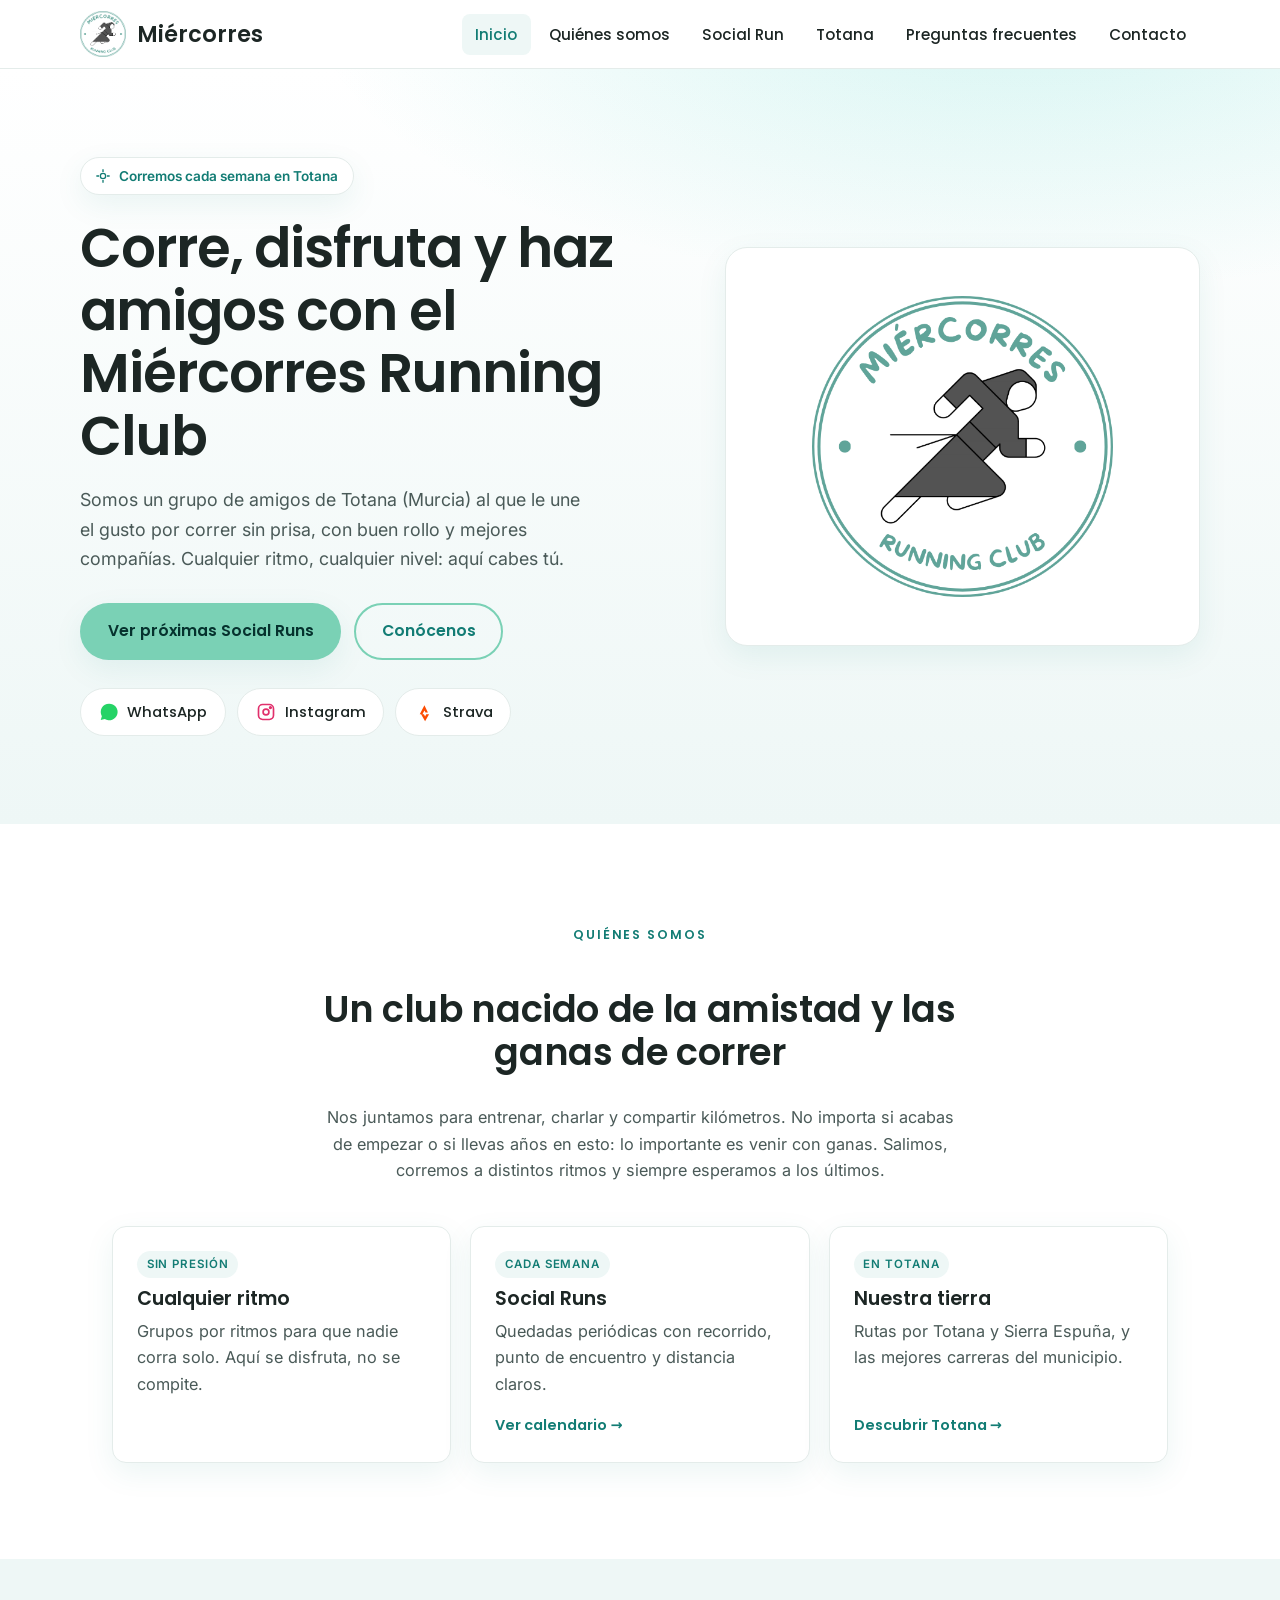
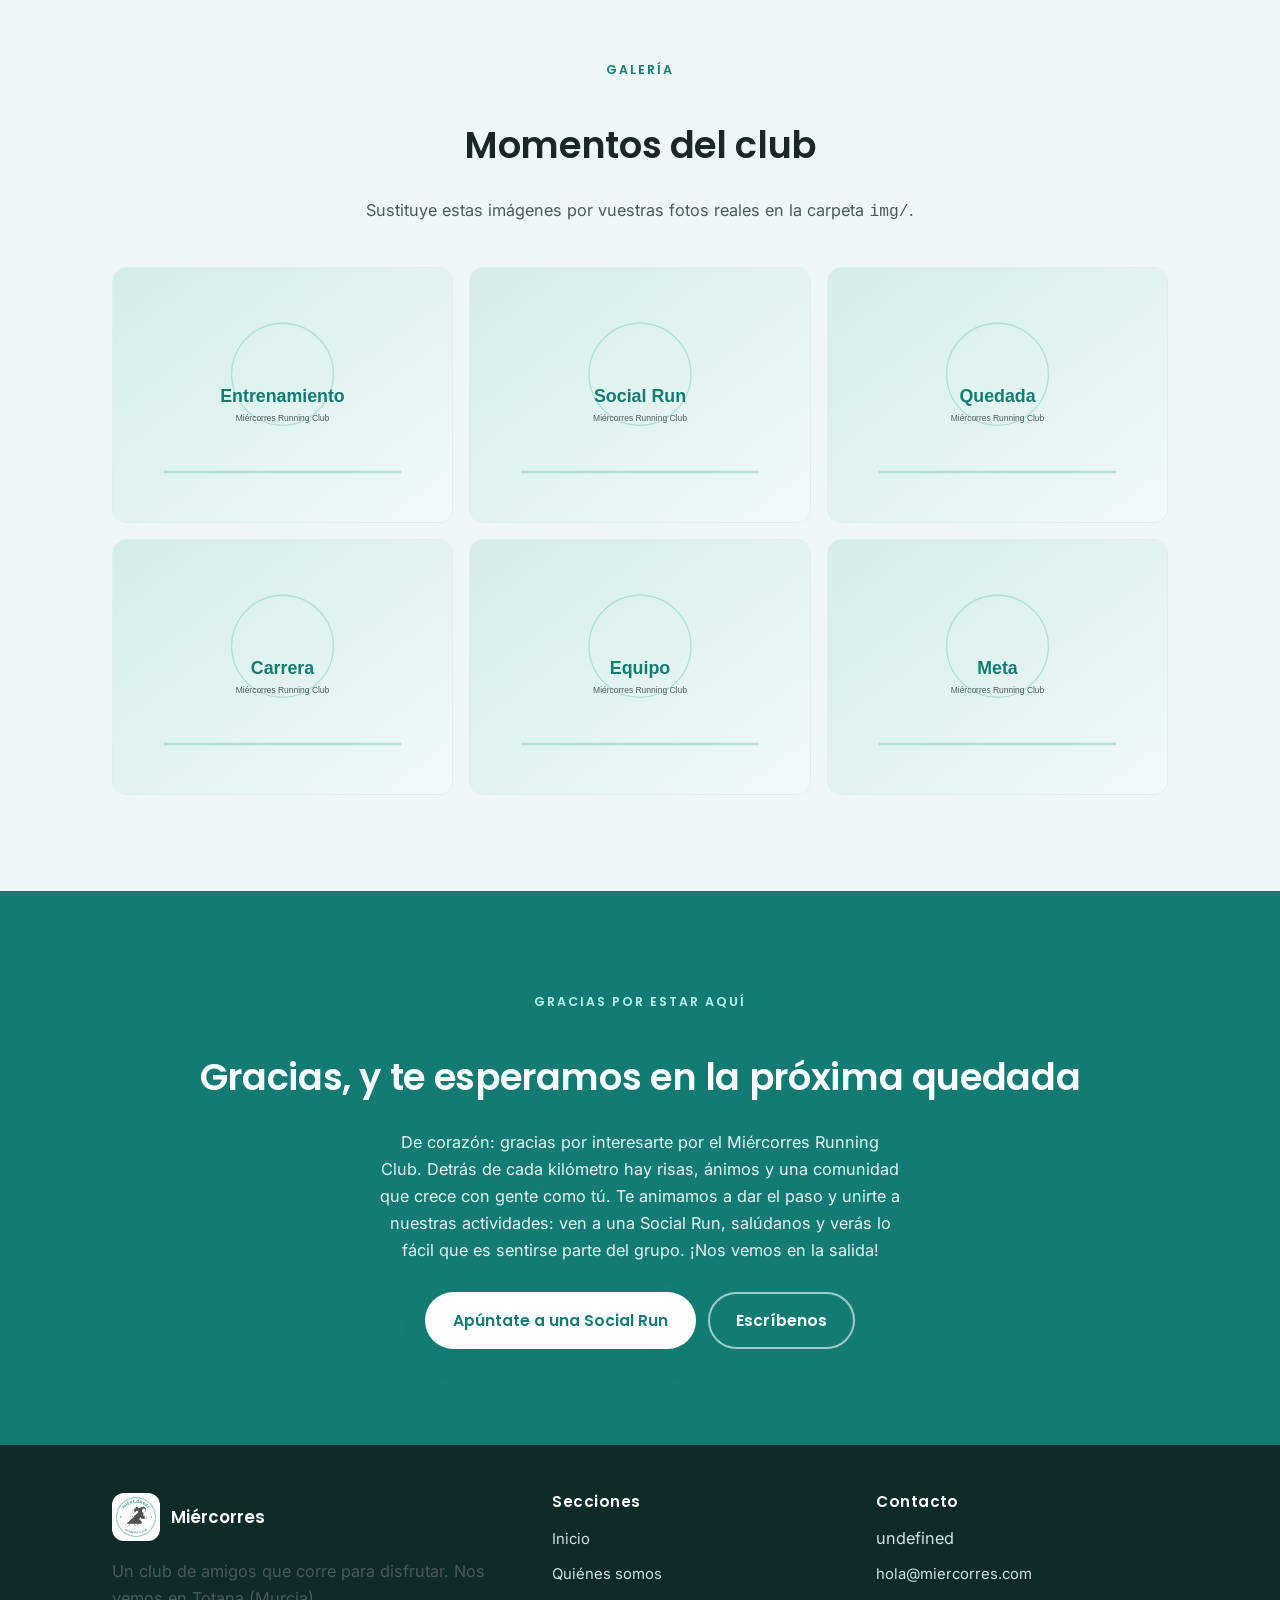
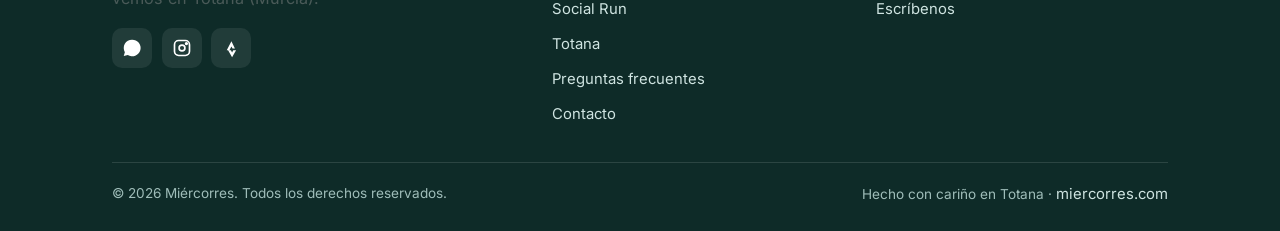
==== index.html @ 5db5bcf3 "first commit" ====
﻿<!DOCTYPE html>
<html lang="es">
<head>
  <meta charset="UTF-8">
  <meta name="viewport" content="width=device-width, initial-scale=1.0">
  <title>Miércorres Running Club · Totana (Murcia)</title>
  <meta name="description" content="Club de running de amigos en Totana (Murcia). Social runs, quedadas y buen ambiente. ¡Corre con nosotros!">
  <link rel="icon" href="img/logo.png" type="image/png">
  <link rel="preconnect" href="https://fonts.googleapis.com">
  <link rel="preconnect" href="https://fonts.gstatic.com" crossorigin>
  <link href="https://fonts.googleapis.com/css2?family=Poppins:wght@500;600;700&family=Inter:wght@400;500;600&display=swap" rel="stylesheet">
  <link rel="stylesheet" href="css/styles.css">
</head>
<body>
  <div data-header></div>

  <main id="main">
    <!-- ===================== HERO ===================== -->
    <section class="hero">
      <div class="container hero-inner">
        <div>
          <span class="hero-badge">
            <svg width="16" height="16" viewBox="0 0 24 24" fill="none" stroke="currentColor" stroke-width="2" aria-hidden="true"><path d="M12 2v4M12 18v4M2 12h4M18 12h4"/><circle cx="12" cy="12" r="4"/></svg>
            Corremos cada semana en Totana
          </span>
          <h1>Corre, disfruta y haz amigos con el Miércorres Running Club</h1>
          <p class="lead">Somos un grupo de amigos de Totana (Murcia) al que le une el gusto por correr sin prisa, con buen rollo y mejores compañías. Cualquier ritmo, cualquier nivel: aquí cabes tú.</p>
          <div class="hero-cta">
            <a class="btn btn--primary" href="social-run.html">Ver próximas Social Runs</a>
            <a class="btn btn--ghost" href="quienes-somos.html">Conócenos</a>
          </div>
          <div class="socials" style="margin-top:1.8rem">
            <a class="social-btn social-btn--wa" data-social="whatsapp" target="_blank" rel="noopener" aria-label="Únete al WhatsApp"></a>
            <a class="social-btn social-btn--ig" data-social="instagram" target="_blank" rel="noopener" aria-label="Síguenos en Instagram"></a>
            <a class="social-btn social-btn--st" data-social="strava" target="_blank" rel="noopener" aria-label="Únete al club en Strava"></a>
          </div>
        </div>
        <div class="hero-art">
          <img src="img/logo.png" alt="Escudo del Miércorres Running Club" width="320" height="320">
        </div>
      </div>
    </section>

    <!-- ===================== PRESENTACIÓN ===================== -->
    <section class="section">
      <div class="container">
        <div class="section-head">
          <span class="eyebrow">Quiénes somos</span>
          <h2>Un club nacido de la amistad y las ganas de correr</h2>
          <p>Nos juntamos para entrenar, charlar y compartir kilómetros. No importa si acabas de empezar o si llevas años en esto: lo importante es venir con ganas. Salimos, corremos a distintos ritmos y siempre esperamos a los últimos.</p>
        </div>
        <div class="cards">
          <article class="card">
            <span class="tag">Sin presión</span>
            <h3>Cualquier ritmo</h3>
            <p>Grupos por ritmos para que nadie corra solo. Aquí se disfruta, no se compite.</p>
          </article>
          <article class="card">
            <span class="tag">Cada semana</span>
            <h3>Social Runs</h3>
            <p>Quedadas periódicas con recorrido, punto de encuentro y distancia claros.</p>
            <a class="card-link" href="social-run.html">Ver calendario →</a>
          </article>
          <article class="card">
            <span class="tag">En Totana</span>
            <h3>Nuestra tierra</h3>
            <p>Rutas por Totana y Sierra Espuña, y las mejores carreras del municipio.</p>
            <a class="card-link" href="totana.html">Descubrir Totana →</a>
          </article>
        </div>
      </div>
    </section>

    <!-- ===================== GALERÍA ===================== -->
    <section class="section section--soft">
      <div class="container">
        <div class="section-head">
          <span class="eyebrow">Galería</span>
          <h2>Momentos del club</h2>
          <p>Sustituye estas imágenes por vuestras fotos reales en la carpeta <code>img/</code>.</p>
        </div>
        <div class="gallery">
          <figure><img src="img/galeria-1.svg" alt="Entrenamiento del club" loading="lazy"></figure>
          <figure><img src="img/galeria-2.svg" alt="Social Run del club" loading="lazy"></figure>
          <figure><img src="img/galeria-3.svg" alt="Quedada de corredores" loading="lazy"></figure>
          <figure><img src="img/galeria-4.svg" alt="Participación en carrera" loading="lazy"></figure>
          <figure><img src="img/galeria-5.svg" alt="El equipo reunido" loading="lazy"></figure>
          <figure><img src="img/galeria-6.svg" alt="Llegada a meta" loading="lazy"></figure>
        </div>
      </div>
    </section>

    <!-- ===================== AGRADECIMIENTO / CTA ===================== -->
    <section class="section cta-band">
      <div class="container">
        <span class="eyebrow" style="color:#bff1ec">Gracias por estar aquí</span>
        <h2>Gracias, y te esperamos en la próxima quedada</h2>
        <p>De corazón: gracias por interesarte por el Miércorres Running Club. Detrás de cada kilómetro hay risas, ánimos y una comunidad que crece con gente como tú. Te animamos a dar el paso y unirte a nuestras actividades: ven a una Social Run, salúdanos y verás lo fácil que es sentirse parte del grupo. ¡Nos vemos en la salida!</p>
        <div class="hero-cta" style="justify-content:center; margin-top:1.8rem">
          <a class="btn btn--primary" href="social-run.html">Apúntate a una Social Run</a>
          <a class="btn btn--ghost" href="contacto.html">Escríbenos</a>
        </div>
      </div>
    </section>
  </main>

  <div data-footer></div>
  <script src="js/main.js"></script>
</body>
</html>
---- css/styles.css ----
﻿/* ==========================================================================
   Miércorres Running Club — Hoja de estilos compartida
   Paleta: #FFFFFF (fondo) · #7AD1B5 (marca)
   Estética minimalista y elegante.
   ========================================================================== */

:root {
  --brand: #7AD1B5;
  --brand-dark: #127c74;
  --brand-darker: #0d5b55;
  --brand-soft: #eef7f6;
  --bg: #ffffff;
  --ink: #1c2624;
  --ink-soft: #4a5a58;
  --line: #e4ecea;
  --shadow: 0 10px 30px rgba(18, 124, 116, 0.08);
  --shadow-hover: 0 16px 40px rgba(18, 124, 116, 0.16);
  --radius: 14px;
  --radius-lg: 22px;
  --maxw: 1120px;
  --space: clamp(3rem, 8vw, 6rem);
  --font-head: "Poppins", system-ui, sans-serif;
  --font-body: "Inter", system-ui, sans-serif;
}

/* ---------- Reset ligero ---------- */
*, *::before, *::after { box-sizing: border-box; }
html { scroll-behavior: smooth; -webkit-text-size-adjust: 100%; }
@media (prefers-reduced-motion: reduce) {
  html { scroll-behavior: auto; }
  *, *::before, *::after {
    animation-duration: 0.001ms !important;
    animation-iteration-count: 1 !important;
    transition-duration: 0.001ms !important;
  }
}
body {
  margin: 0;
  font-family: var(--font-body);
  color: var(--ink);
  background: var(--bg);
  line-height: 1.65;
  font-size: 1.02rem;
  -webkit-font-smoothing: antialiased;
}
img { max-width: 100%; height: auto; display: block; }
a { color: var(--brand-dark); text-decoration: none; }
a:hover { text-decoration: underline; }
h1, h2, h3, h4 { font-family: var(--font-head); line-height: 1.15; color: var(--ink); font-weight: 600; }
h1 { font-size: clamp(2.1rem, 5vw, 3.4rem); letter-spacing: -0.02em; }
h2 { font-size: clamp(1.6rem, 3.5vw, 2.3rem); letter-spacing: -0.01em; }
h3 { font-size: 1.2rem; }
p { color: var(--ink-soft); }

/* ---------- Accesibilidad ---------- */
:focus-visible {
  outline: 3px solid var(--brand-dark);
  outline-offset: 3px;
  border-radius: 4px;
}
.skip-link {
  position: absolute;
  left: -999px;
  top: 0;
  background: var(--brand-dark);
  color: #fff;
  padding: 0.75rem 1.25rem;
  border-radius: 0 0 8px 0;
  z-index: 200;
}
.skip-link:focus { left: 0; }
.visually-hidden {
  position: absolute !important;
  width: 1px; height: 1px;
  padding: 0; margin: -1px;
  overflow: hidden; clip: rect(0 0 0 0);
  white-space: nowrap; border: 0;
}

/* ---------- Contenedor ---------- */
.container { width: 100%; max-width: var(--maxw); margin: 0 auto; padding: 0 clamp(1.1rem, 4vw, 2rem); }
.section { padding: var(--space) 0; }
.section--soft { background: var(--brand-soft); }
.section-head { max-width: 640px; margin: 0 auto 2.6rem; text-align: center; }
.section-head p { margin-top: 0.6rem; }
.eyebrow {
  display: inline-block;
  font-family: var(--font-head);
  font-size: 0.78rem;
  font-weight: 600;
  letter-spacing: 0.16em;
  text-transform: uppercase;
  color: var(--brand-dark);
  margin-bottom: 0.8rem;
}

/* ---------- Botones ---------- */
.btn {
  display: inline-flex;
  align-items: center;
  gap: 0.5rem;
  font-family: var(--font-head);
  font-weight: 600;
  font-size: 0.98rem;
  padding: 0.85rem 1.6rem;
  border-radius: 999px;
  border: 2px solid transparent;
  cursor: pointer;
  transition: transform 0.15s ease, box-shadow 0.15s ease, background 0.15s ease, color 0.15s ease;
  text-decoration: none;
}
.btn:hover { text-decoration: none; transform: translateY(-2px); }
.btn--primary { background: var(--brand); color: #06322e; box-shadow: var(--shadow); }
.btn--primary:hover { box-shadow: var(--shadow-hover); }
.btn--ghost { background: transparent; color: var(--brand-dark); border-color: var(--brand); }
.btn--ghost:hover { background: var(--brand-soft); }

/* ---------- Cabecera / navegación ---------- */
.site-header {
  position: sticky;
  top: 0;
  z-index: 100;
  background: rgba(255, 255, 255, 0.9);
  backdrop-filter: saturate(1.4) blur(10px);
  border-bottom: 1px solid var(--line);
}
.nav {
  display: flex;
  align-items: center;
  justify-content: space-between;
  gap: 1rem;
  padding: 0.7rem 0;
}
.brand { display: flex; align-items: center; gap: 0.7rem; font-family: var(--font-head); font-weight: 600; color: var(--ink); }
.brand:hover { text-decoration: none; }
.brand img { width: 46px; height: 46px; }
.brand span { font-size: 1.4rem; line-height: 1.1; }
.brand small { display: block; font-size: 0.72rem; font-weight: 500; color: var(--brand-dark); letter-spacing: 0.05em; }

.nav-toggle {
  display: none;
  background: transparent;
  border: 1px solid var(--line);
  border-radius: 10px;
  padding: 0.5rem 0.6rem;
  cursor: pointer;
}
.nav-toggle svg { display: block; }

.nav-menu { display: flex; align-items: center; gap: 0.3rem; list-style: none; margin: 0; padding: 0; }
.nav-menu a {
  display: block;
  font-family: var(--font-head);
  font-weight: 500;
  font-size: 0.95rem;
  color: var(--ink);
  padding: 0.5rem 0.85rem;
  border-radius: 8px;
}
.nav-menu a:hover { background: var(--brand-soft); text-decoration: none; }
.nav-menu a[aria-current="page"] { color: var(--brand-dark); background: var(--brand-soft); }

@media (max-width: 860px) {
  .nav-toggle { display: inline-flex; }
  .nav-menu {
    position: absolute;
    left: 0; right: 0; top: 100%;
    flex-direction: column;
    align-items: stretch;
    gap: 0;
    background: #fff;
    border-bottom: 1px solid var(--line);
    padding: 0.5rem clamp(1.1rem, 4vw, 2rem) 1rem;
    box-shadow: var(--shadow);
    display: none;
  }
  .nav-menu.is-open { display: flex; }
  .nav-menu a { padding: 0.85rem 0.5rem; border-radius: 8px; }
}

/* ---------- Hero ---------- */
.hero {
  position: relative;
  overflow: hidden;
  background:
    radial-gradient(1200px 500px at 80% -10%, rgba(61,207,194,0.22), transparent 60%),
    linear-gradient(180deg, #ffffff 0%, var(--brand-soft) 100%);
}
.hero-inner {
  display: grid;
  grid-template-columns: 1.1fr 0.9fr;
  gap: clamp(2rem, 5vw, 4rem);
  align-items: center;
  padding: clamp(3rem, 7vw, 5.5rem) 0;
}
.hero h1 { margin: 0 0 1rem; }
.hero p.lead { font-size: 1.12rem; max-width: 46ch; }
.hero-cta { display: flex; flex-wrap: wrap; gap: 0.8rem; margin-top: 1.8rem; }
.hero-badge {
  display: inline-flex; align-items: center; gap: 0.5rem;
  background: #fff; border: 1px solid var(--line);
  border-radius: 999px; padding: 0.4rem 0.9rem;
  font-size: 0.85rem; color: var(--brand-dark); font-weight: 600;
  box-shadow: var(--shadow); margin-bottom: 1.4rem;
}
.hero-art {
  display: grid; place-items: center;
  background: #fff; border-radius: var(--radius-lg);
  padding: clamp(1.5rem, 4vw, 3rem); box-shadow: var(--shadow);
  border: 1px solid var(--line);
}
.hero-art img { width: min(320px, 80%); }
@media (max-width: 780px) {
  .hero-inner { grid-template-columns: 1fr; text-align: center; }
  .hero p.lead { margin-inline: auto; }
  .hero-cta { justify-content: center; }
  .hero-badge { margin-inline: auto; }
}

/* ---------- Redes sociales ---------- */
.socials { display: flex; gap: 0.7rem; flex-wrap: wrap; }
.social-btn {
  display: inline-flex; align-items: center; gap: 0.55rem;
  padding: 0.65rem 1.1rem;
  border-radius: 999px;
  background: #fff; border: 1px solid var(--line);
  color: var(--ink); font-family: var(--font-head); font-weight: 500; font-size: 0.92rem;
  transition: transform 0.15s ease, box-shadow 0.15s ease, border-color 0.15s ease;
}
.social-btn:hover { text-decoration: none; transform: translateY(-2px); box-shadow: var(--shadow); border-color: var(--brand); }
.social-btn svg { width: 20px; height: 20px; }
.social-btn--wa svg { color: #25d366; }
.social-btn--ig svg { color: #e1306c; }
.social-btn--st svg { color: #fc4c02; }

/* ---------- Galería ---------- */
.gallery {
  display: grid;
  grid-template-columns: repeat(3, 1fr);
  gap: 1rem;
}
.gallery figure {
  margin: 0; overflow: hidden; border-radius: var(--radius);
  border: 1px solid var(--line); background: var(--brand-soft);
  aspect-ratio: 4 / 3;
}
.gallery img { width: 100%; height: 100%; object-fit: cover; transition: transform 0.4s ease; }
.gallery figure:hover img { transform: scale(1.05); }
@media (max-width: 820px) { .gallery { grid-template-columns: repeat(2, 1fr); } }
@media (max-width: 520px) { .gallery { grid-template-columns: 1fr; } }

/* ---------- Tarjetas ---------- */
.cards { display: grid; grid-template-columns: repeat(auto-fit, minmax(260px, 1fr)); gap: 1.2rem; }
.card {
  background: #fff; border: 1px solid var(--line);
  border-radius: var(--radius); padding: 1.5rem;
  box-shadow: var(--shadow);
  transition: transform 0.15s ease, box-shadow 0.15s ease;
  display: flex; flex-direction: column;
}
.card:hover { transform: translateY(-4px); box-shadow: var(--shadow-hover); }
.card h3 { margin: 0.2rem 0 0.5rem; }
.card p { margin: 0 0 1rem; flex: 1; }
.card .tag {
  display: inline-block; font-size: 0.72rem; font-weight: 600; letter-spacing: 0.08em;
  text-transform: uppercase; color: var(--brand-dark);
  background: var(--brand-soft); padding: 0.25rem 0.6rem; border-radius: 999px;
  align-self: flex-start; margin-bottom: 0.4rem;
}
.card-link {
  display: inline-flex; align-items: center; gap: 0.35rem;
  font-family: var(--font-head); font-weight: 600; font-size: 0.9rem;
  color: var(--brand-dark);
}
.card-link:hover { gap: 0.6rem; text-decoration: none; }

/* ---------- Bloques de texto / prosa ---------- */
.prose { max-width: 760px; margin: 0 auto; }
.prose p { margin: 0 0 1.2rem; }
.prose h2 { margin-top: 2.6rem; }
.prose figure { margin: 2rem 0; }
.prose figure img { border-radius: var(--radius); border: 1px solid var(--line); width: 100%; }
.prose figcaption { text-align: center; font-size: 0.85rem; color: var(--ink-soft); margin-top: 0.6rem; }
.note {
  background: var(--brand-soft);
  border-left: 4px solid var(--brand);
  padding: 1rem 1.2rem; border-radius: 0 10px 10px 0;
  font-size: 0.92rem; color: var(--ink-soft); margin: 1.4rem 0;
}
.placeholder-tag {
  display: inline-block; background: #fff7e6; color: #9a6b00;
  border: 1px dashed #e0b64d; border-radius: 6px;
  padding: 0.1rem 0.5rem; font-size: 0.82rem; font-family: var(--font-head);
}

/* ---------- Página: cabecera interior ---------- */
.page-hero {
  background:
    radial-gradient(900px 400px at 90% -20%, rgba(61,207,194,0.18), transparent 60%),
    var(--brand-soft);
  padding: clamp(2.6rem, 6vw, 4rem) 0;
  border-bottom: 1px solid var(--line);
}
.page-hero .container { max-width: 820px; }
.page-hero h1 { margin: 0 0 0.6rem; }
.page-hero p { font-size: 1.08rem; margin: 0; }

/* ---------- Social Run ---------- */
.run {
  display: grid; grid-template-columns: 1fr 1.1fr; gap: 0;
  background: #fff; border: 1px solid var(--line);
  border-radius: var(--radius-lg); overflow: hidden;
  box-shadow: var(--shadow); margin-bottom: 1.8rem;
}
.run-info { padding: clamp(1.4rem, 3vw, 2.2rem); }
.run-info h3 { font-size: 1.35rem; margin: 0.3rem 0 1rem; }
.run-meta { list-style: none; margin: 0 0 1.2rem; padding: 0; display: grid; gap: 0.7rem; }
.run-meta li { display: flex; gap: 0.7rem; align-items: flex-start; color: var(--ink); font-size: 0.96rem; }
.run-meta svg { flex: none; width: 20px; height: 20px; color: var(--brand-dark); margin-top: 2px; }
.run-meta strong { font-family: var(--font-head); }
.run-map { min-height: 260px; border: 0; width: 100%; height: 100%; background: var(--brand-soft); }
.run-status {
  display: inline-block; font-size: 0.72rem; font-weight: 700; letter-spacing: 0.08em;
  text-transform: uppercase; padding: 0.25rem 0.7rem; border-radius: 999px;
}
.run-status--next { background: var(--brand); color: #06322e; }
.run-status--past { background: #eef0f0; color: #6a7573; }
@media (max-width: 780px) { .run { grid-template-columns: 1fr; } .run-map { min-height: 220px; } }

/* ---------- FAQ (acordeón nativo) ---------- */
.faq { max-width: 780px; margin: 0 auto; display: grid; gap: 0.8rem; }
.faq details {
  border: 1px solid var(--line); border-radius: var(--radius);
  background: #fff; box-shadow: var(--shadow); overflow: hidden;
}
.faq summary {
  cursor: pointer; list-style: none;
  padding: 1.1rem 1.3rem;
  font-family: var(--font-head); font-weight: 600; font-size: 1.02rem;
  display: flex; align-items: center; justify-content: space-between; gap: 1rem;
}
.faq summary::-webkit-details-marker { display: none; }
.faq summary::after {
  content: "+"; font-size: 1.4rem; color: var(--brand-dark);
  transition: transform 0.2s ease; line-height: 1;
}
.faq details[open] summary::after { transform: rotate(45deg); }
.faq .faq-body { padding: 0 1.3rem 1.2rem; }
.faq .faq-body p { margin: 0; }

/* ---------- Formulario ---------- */
.form-wrap { max-width: 640px; margin: 0 auto; }
.form-grid { display: grid; gap: 1.1rem; grid-template-columns: 1fr 1fr; }
.field { display: flex; flex-direction: column; gap: 0.4rem; }
.field--full { grid-column: 1 / -1; }
.field label { font-family: var(--font-head); font-weight: 500; font-size: 0.92rem; }
.field .req { color: var(--brand-dark); }
.field input, .field textarea {
  font-family: var(--font-body); font-size: 1rem; color: var(--ink);
  padding: 0.8rem 0.95rem;
  border: 1px solid var(--line); border-radius: 10px;
  background: #fff; transition: border-color 0.15s ease, box-shadow 0.15s ease;
}
.field input:focus, .field textarea:focus {
  border-color: var(--brand); box-shadow: 0 0 0 3px rgba(61,207,194,0.25); outline: none;
}
.field textarea { resize: vertical; min-height: 140px; }
.form-actions { margin-top: 1.4rem; display: flex; align-items: center; gap: 1rem; flex-wrap: wrap; }
.form-status { font-size: 0.92rem; font-weight: 500; }
.form-status[data-state="ok"] { color: var(--brand-dark); }
.form-status[data-state="error"] { color: #c0392b; }
.form-hint { font-size: 0.85rem; color: var(--ink-soft); }
@media (max-width: 560px) { .form-grid { grid-template-columns: 1fr; } }

/* ---------- CTA final ---------- */
.cta-band { background: var(--brand-dark); color: #fff; text-align: center; }
.cta-band h2 { color: #fff; }
.cta-band p { color: rgba(255,255,255,0.9); max-width: 52ch; margin-inline: auto; }
.cta-band .btn--primary { background: #fff; color: var(--brand-dark); }
.cta-band .btn--ghost { color: #fff; border-color: rgba(255,255,255,0.6); }
.cta-band .btn--ghost:hover { background: rgba(255,255,255,0.12); }

/* ---------- Pie ---------- */
.site-footer { background: #0e2b28; color: #cfe4e1; padding: 3rem 0 1.6rem; margin-top: 0; }
.footer-grid { display: grid; grid-template-columns: 1.4fr 1fr 1fr; gap: 2rem; }
.footer-brand { display: flex; align-items: center; gap: 0.7rem; margin-bottom: 0.9rem; }
.footer-brand img { width: 48px; height: 48px; background: #fff; border-radius: 12px; padding: 4px; }
.footer-brand span { font-family: var(--font-head); font-weight: 600; color: #fff; font-size: 1.05rem; }
.site-footer h4 { color: #fff; font-size: 0.95rem; margin: 0 0 0.9rem; letter-spacing: 0.03em; }
.site-footer ul { list-style: none; margin: 0; padding: 0; display: grid; gap: 0.5rem; }
.site-footer a { color: #cfe4e1; font-size: 0.93rem; }
.site-footer a:hover { color: #fff; }
.footer-socials { display: flex; gap: 0.6rem; margin-top: 0.4rem; }
.footer-socials a {
  display: inline-flex; width: 40px; height: 40px; border-radius: 10px;
  align-items: center; justify-content: center;
  background: rgba(255,255,255,0.08); color: #fff;
}
.footer-socials a:hover { background: var(--brand); color: #06322e; }
.footer-socials svg { width: 20px; height: 20px; }
.footer-bottom {
  margin-top: 2.2rem; padding-top: 1.2rem; border-top: 1px solid rgba(255,255,255,0.12);
  display: flex; justify-content: space-between; flex-wrap: wrap; gap: 0.6rem;
  font-size: 0.85rem; color: #9fbdb9;
}
@media (max-width: 720px) { .footer-grid { grid-template-columns: 1fr; gap: 1.6rem; } }

/* ---------- Utilidades ---------- */
.text-center { text-align: center; }
.mt-2 { margin-top: 2rem; }
.grid-2 { display: grid; grid-template-columns: 1fr 1fr; gap: 2rem; align-items: center; }
@media (max-width: 780px) { .grid-2 { grid-template-columns: 1fr; } }
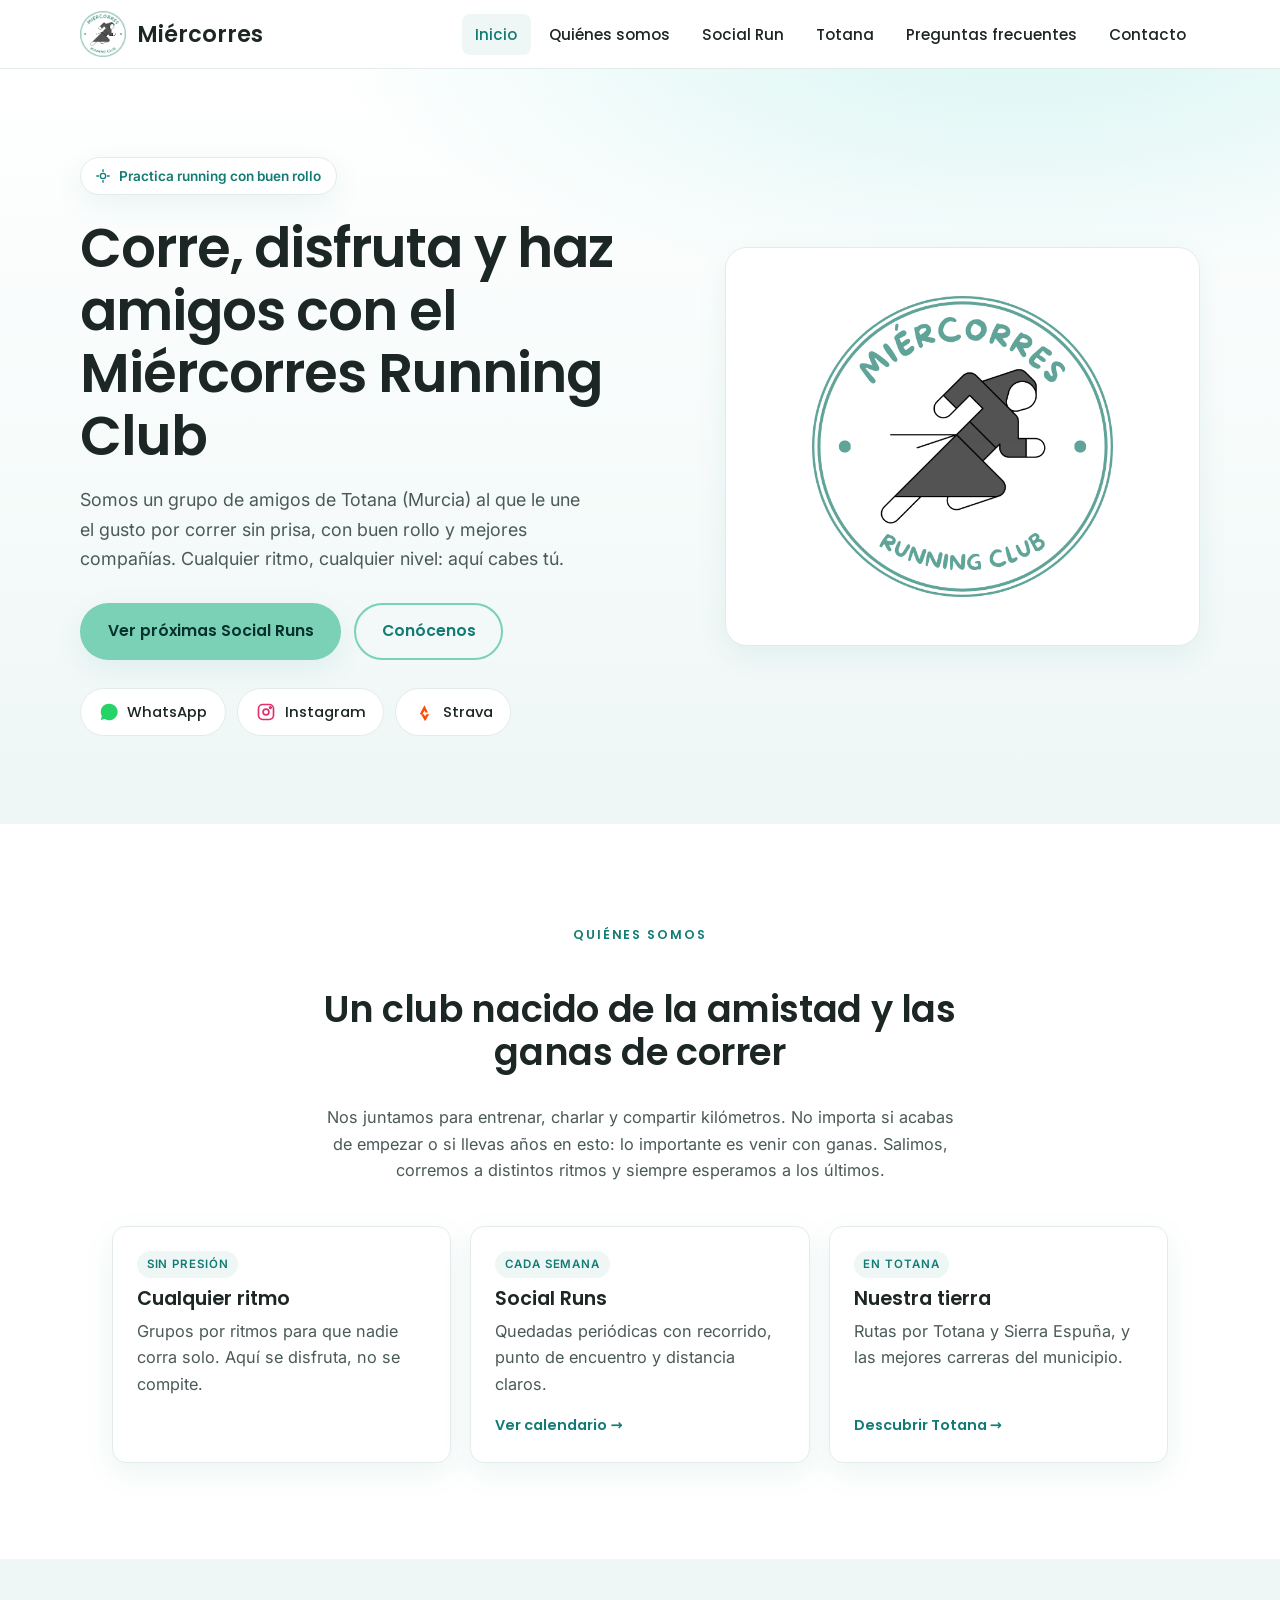
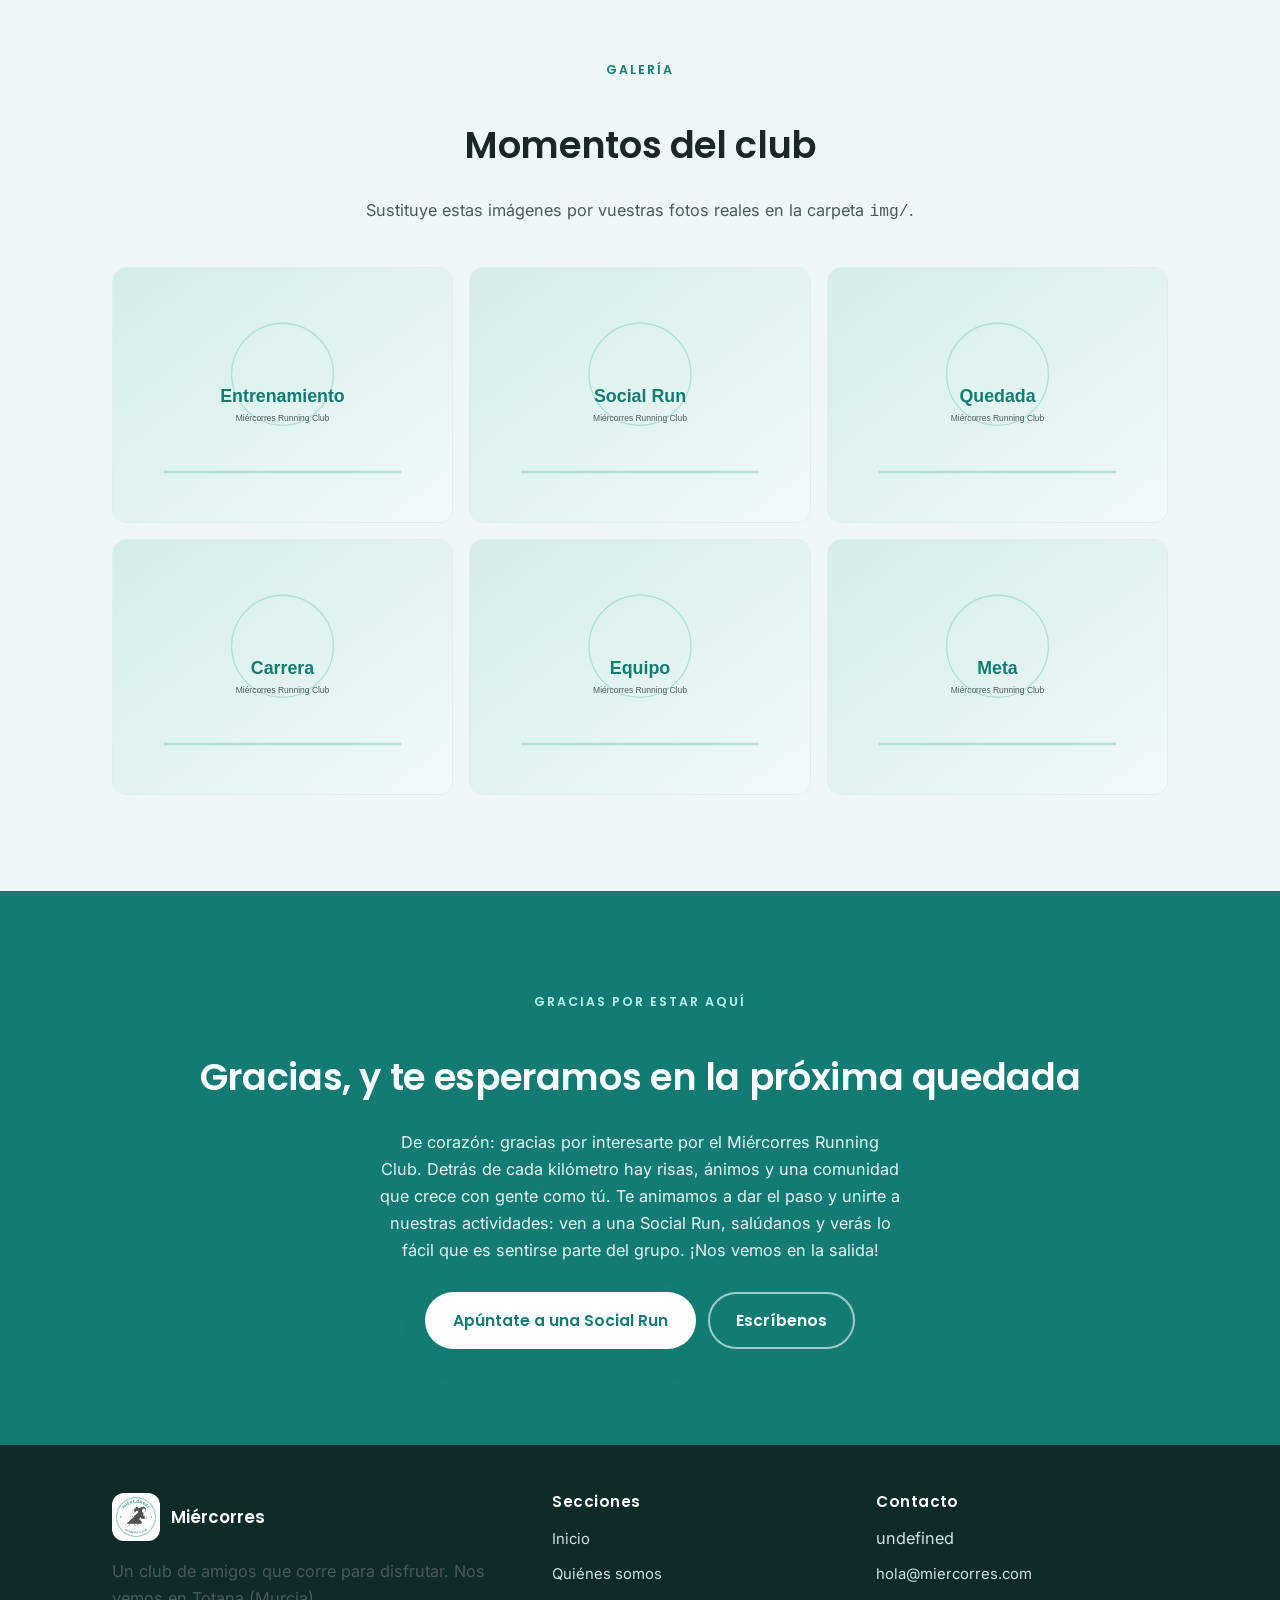
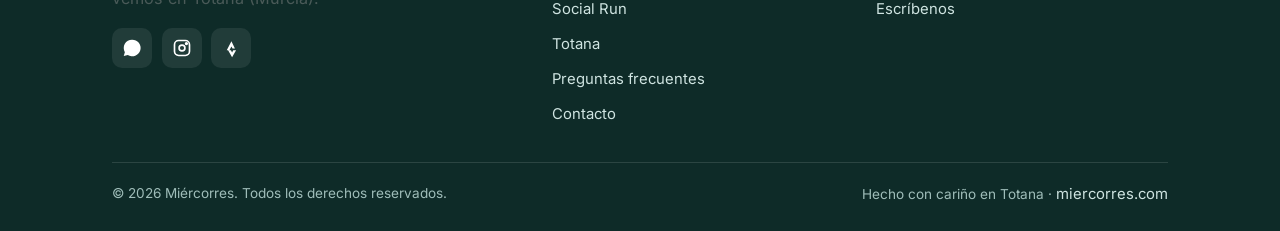
==== commit c5bee8a7: "nav style and text" ====
--- a/index.html
+++ b/index.html
@@ -21,7 +21,7 @@
         <div>
           <span class="hero-badge">
             <svg width="16" height="16" viewBox="0 0 24 24" fill="none" stroke="currentColor" stroke-width="2" aria-hidden="true"><path d="M12 2v4M12 18v4M2 12h4M18 12h4"/><circle cx="12" cy="12" r="4"/></svg>
-            Corremos cada semana en Totana
+            Practica running con buen rollo
           </span>
           <h1>Corre, disfruta y haz amigos con el Miércorres Running Club</h1>
           <p class="lead">Somos un grupo de amigos de Totana (Murcia) al que le une el gusto por correr sin prisa, con buen rollo y mejores compañías. Cualquier ritmo, cualquier nivel: aquí cabes tú.</p>
--- a/css/styles.css
+++ b/css/styles.css
@@ -120,6 +120,7 @@
   position: sticky;
   top: 0;
   z-index: 100;
+  isolation: isolate;
   background: rgba(255, 255, 255, 0.9);
   backdrop-filter: saturate(1.4) blur(10px);
   border-bottom: 1px solid var(--line);
@@ -161,7 +162,7 @@
 .nav-menu a[aria-current="page"] { color: var(--brand-dark); background: var(--brand-soft); }
 
 @media (max-width: 860px) {
-  .nav-toggle { display: inline-flex; }
+  .nav-toggle { display: inline-flex; margin-left: auto; }
   .nav-menu {
     position: absolute;
     left: 0; right: 0; top: 100%;
